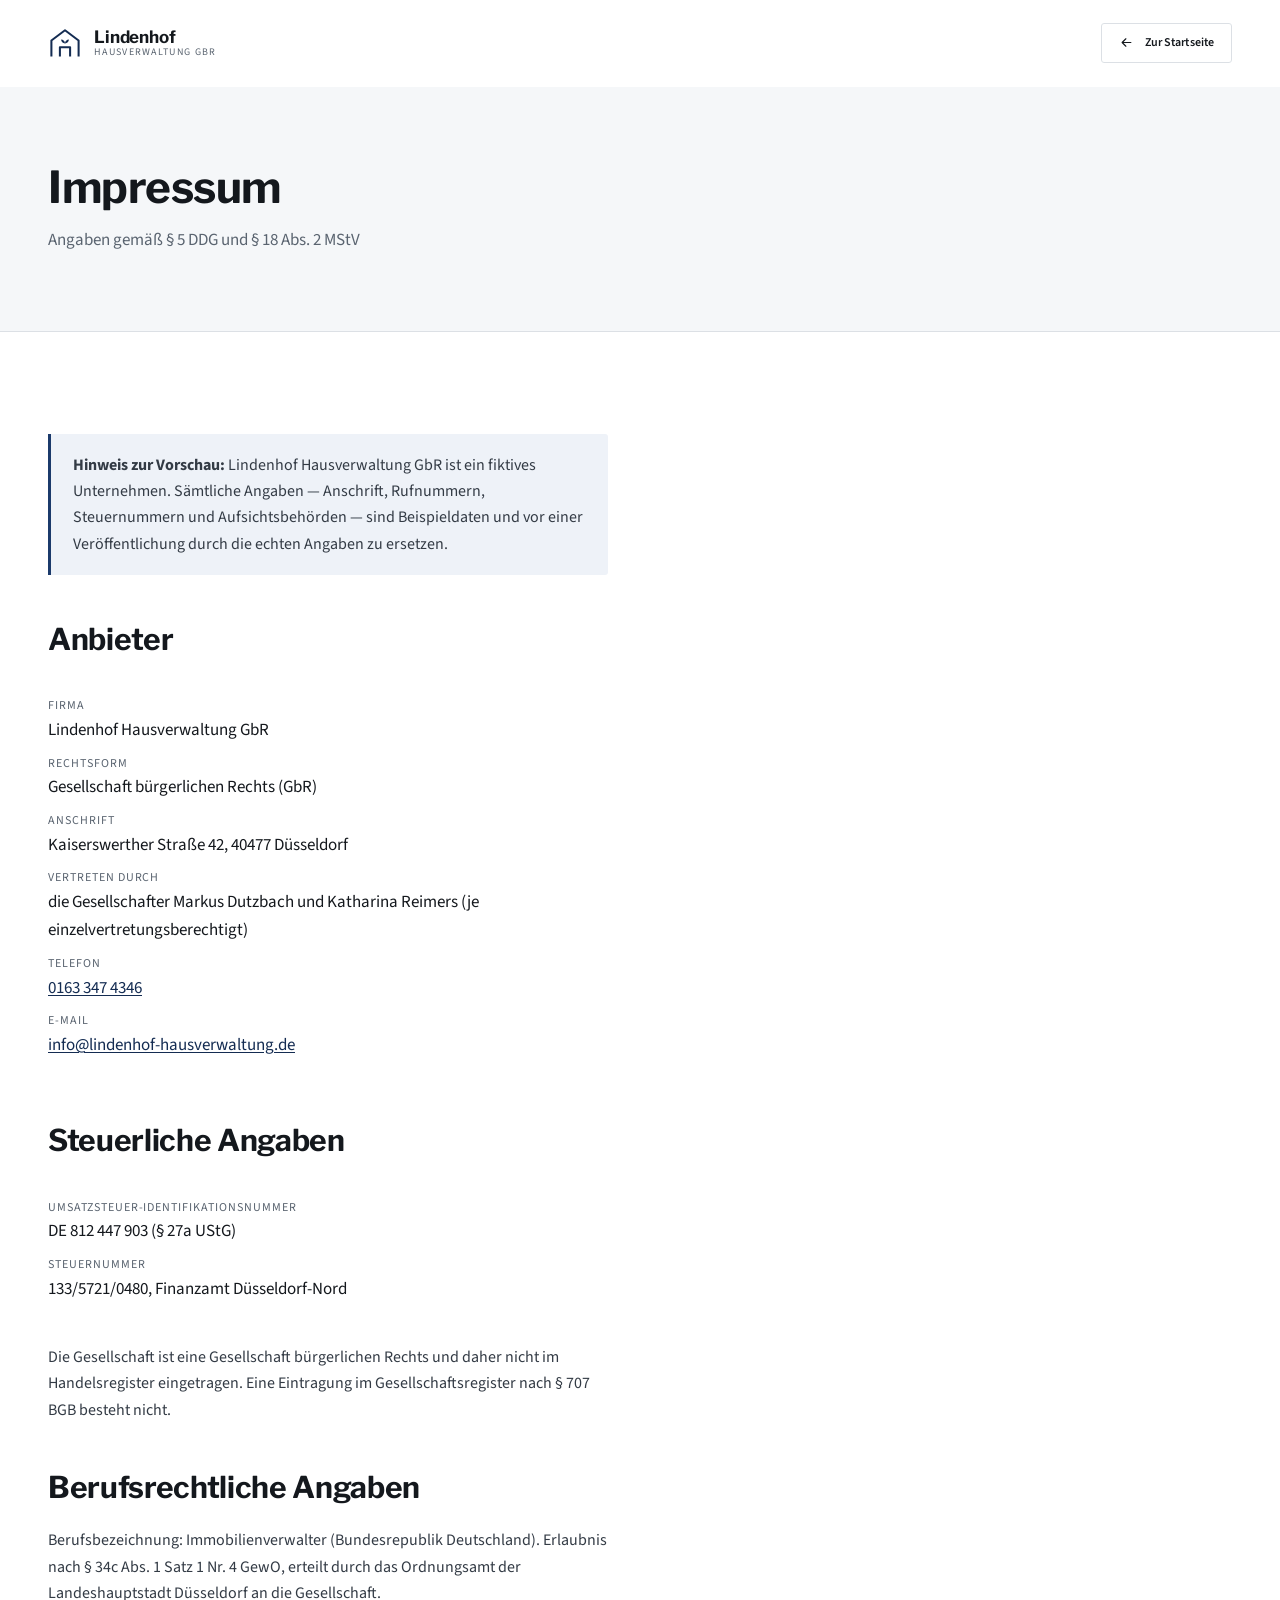
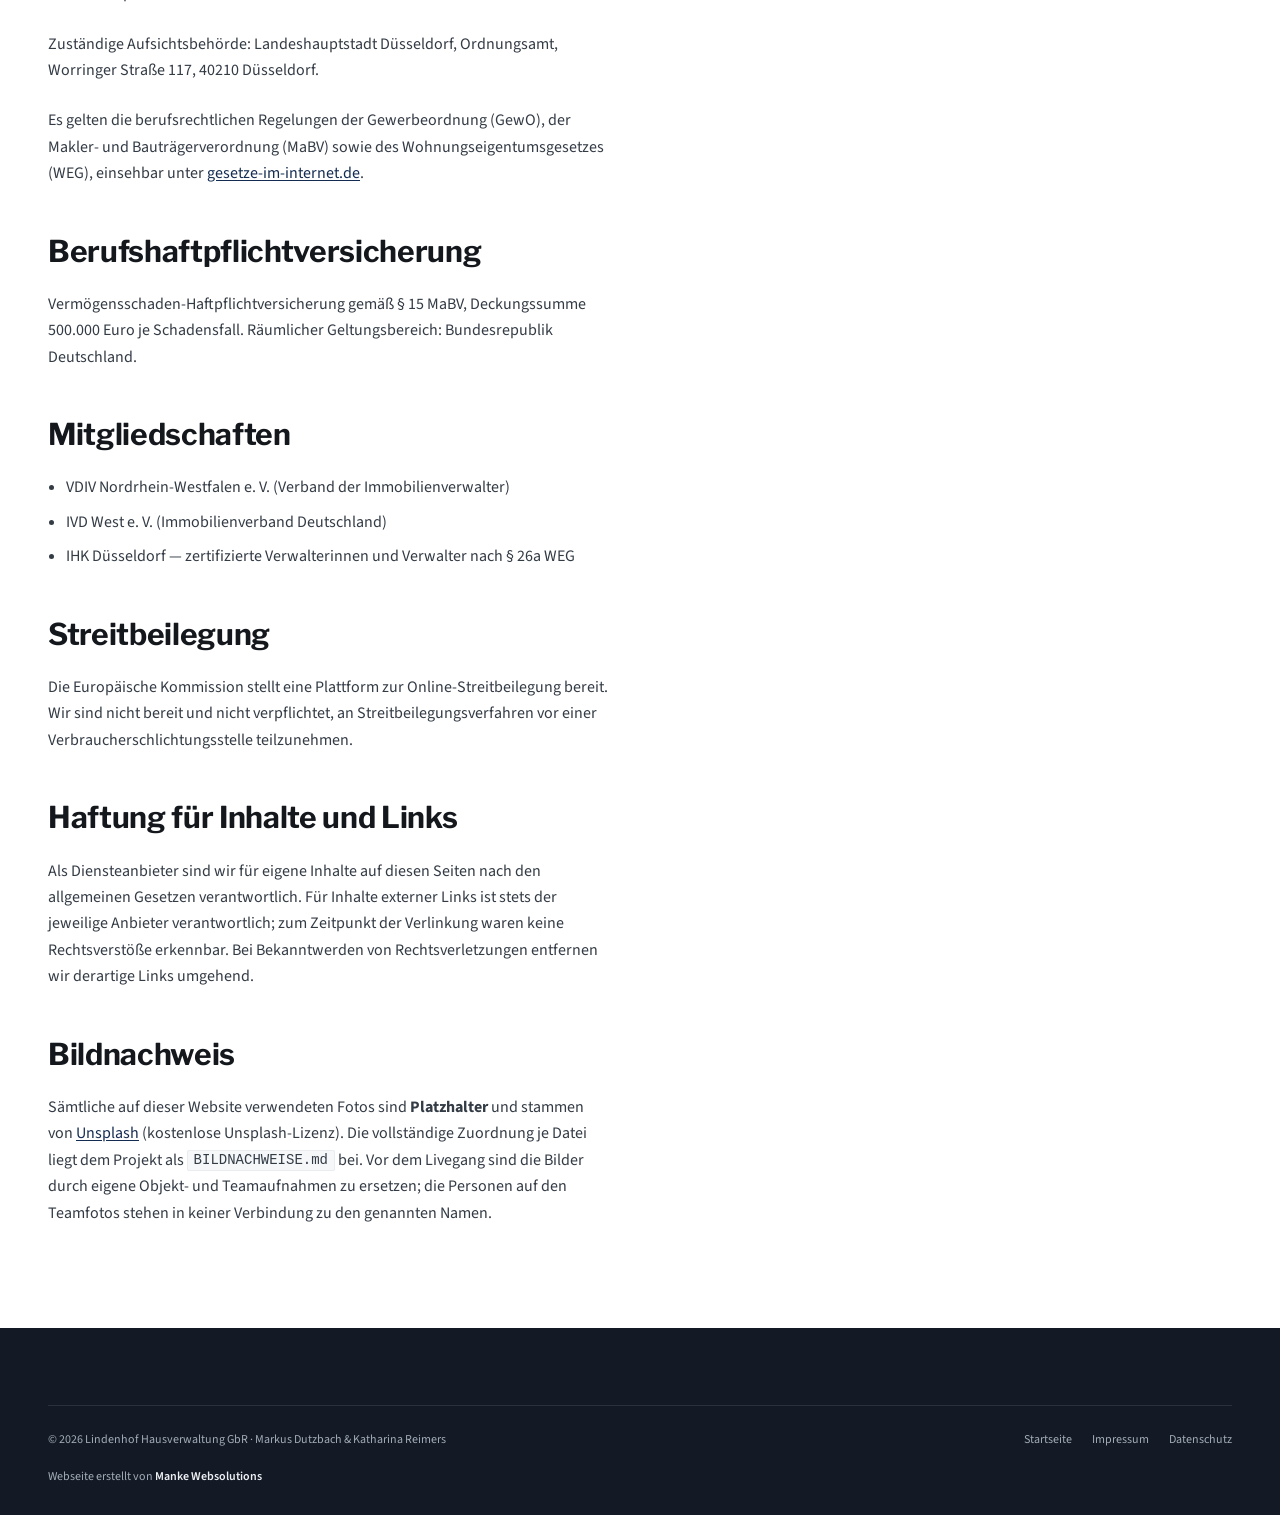
==== impressum.html @ e69ff37a "Website der Lindenhof Hausverwaltung GbR Statische One-Pager-Website mit Leistungen, elf Referenzobj" ====
<!DOCTYPE html>
<html lang="de">
<head>
<meta charset="utf-8">
<title>Impressum — Lindenhof Hausverwaltung GbR</title>
<meta name="viewport" content="width=device-width, initial-scale=1">
<meta name="robots" content="noindex">
<meta name="theme-color" content="#0F1C24">
<link rel="preconnect" href="https://fonts.googleapis.com">
<link rel="preconnect" href="https://fonts.gstatic.com" crossorigin>
<link rel="stylesheet" href="https://fonts.googleapis.com/css2?family=Libre+Franklin:wght@400..700&family=Source+Sans+3:ital,wght@0,400..700;1,400&display=swap">
<link rel="stylesheet" href="assets/css/style.css">
<link rel="icon" href="data:image/svg+xml,%3Csvg xmlns='http://www.w3.org/2000/svg' viewBox='0 0 32 32'%3E%3Crect width='32' height='32' fill='%23235B50'/%3E%3Cpath d='M8 22V13l8-5 8 5v9' fill='none' stroke='%23fff' stroke-width='2'/%3E%3C/svg%3E">
</head>
<body>
<svg width="0" height="0" style="position:absolute" aria-hidden="true"><defs>
<symbol id="al" viewBox="0 0 24 24"><path d="M19 12H5M11 6l-6 6 6 6" fill="none" stroke="currentColor" stroke-width="1.8" stroke-linecap="round" stroke-linejoin="round"/></symbol>
<symbol id="au" viewBox="0 0 24 24"><path d="M12 19V5M6 11l6-6 6 6" fill="none" stroke="currentColor" stroke-width="1.8" stroke-linecap="round" stroke-linejoin="round"/></symbol>
<symbol id="logo" viewBox="0 0 40 40"><path d="M4 36V17L20 5l16 12v19" fill="none" stroke="currentColor" stroke-width="2.4" stroke-linejoin="round"/><path d="M14 36V25h12v11" fill="none" stroke="currentColor" stroke-width="2.4" stroke-linejoin="round"/><path d="M20 20.5c0-2.6 2-4.6 4.6-4.6-.1 2.6-2 4.6-4.6 4.6zM20 20.5c0-2.6-2-4.6-4.6-4.6.1 2.6 2 4.6 4.6 4.6z" fill="currentColor"/></symbol>
</defs></svg>
<header class="head">
  <div class="wrap head__in">
    <a class="logo" href="index.html">
      <svg class="logo__mark" aria-hidden="true"><use href="#logo"/></svg>
      <span class="logo__txt"><span class="logo__name">Lindenhof</span><span class="logo__sub">Hausverwaltung GbR</span></span>
    </a>
    <a class="btn btn--ghost btn--sm" href="index.html"><svg><use href="#al"/></svg> Zur Startseite</a>
  </div>
</header>
<main id="main">
<div class="page-head">
  <div class="wrap">
    <h1>Impressum</h1>
    <p>Angaben gemäß § 5 DDG und § 18 Abs. 2 MStV</p>
  </div>
</div>

<section class="section">
  <div class="wrap">
    <div class="prose">
      <p class="notice"><b>Hinweis zur Vorschau:</b> Lindenhof Hausverwaltung GbR ist ein fiktives Unternehmen. Sämtliche Angaben — Anschrift, Rufnummern, Steuernummern und Aufsichtsbehörden — sind Beispieldaten und vor einer Veröffentlichung durch die echten Angaben zu ersetzen.</p>

      <h2>Anbieter</h2>
      <dl>
        <div><dt>Firma</dt><dd>Lindenhof Hausverwaltung GbR</dd></div>
        <div><dt>Rechtsform</dt><dd>Gesellschaft bürgerlichen Rechts (GbR)</dd></div>
        <div><dt>Anschrift</dt><dd>Kaiserswerther Straße 42, 40477 Düsseldorf</dd></div>
        <div><dt>Vertreten durch</dt><dd>die Gesellschafter Markus Dutzbach und Katharina Reimers (je einzelvertretungsberechtigt)</dd></div>
        <div><dt>Telefon</dt><dd><a href="tel:+491633474346">0163 347 4346</a></dd></div>
        <div><dt>E-Mail</dt><dd><a href="mailto:info@lindenhof-hausverwaltung.de">info@lindenhof-hausverwaltung.de</a></dd></div>
      </dl>

      <h2>Steuerliche Angaben</h2>
      <dl>
        <div><dt>Umsatzsteuer-Identifikationsnummer</dt><dd>DE 812 447 903 (§ 27a UStG)</dd></div>
        <div><dt>Steuernummer</dt><dd>133/5721/0480, Finanzamt Düsseldorf-Nord</dd></div>
      </dl>
      <p>Die Gesellschaft ist eine Gesellschaft bürgerlichen Rechts und daher nicht im Handelsregister
      eingetragen. Eine Eintragung im Gesellschaftsregister nach § 707 BGB besteht nicht.</p>

      <h2>Berufsrechtliche Angaben</h2>
      <p>Berufsbezeichnung: Immobilienverwalter (Bundesrepublik Deutschland). Erlaubnis nach § 34c Abs. 1 Satz 1 Nr. 4 GewO, erteilt durch das Ordnungsamt der Landeshauptstadt Düsseldorf an die Gesellschaft.</p>
      <p>Zuständige Aufsichtsbehörde: Landeshauptstadt Düsseldorf, Ordnungsamt, Worringer Straße 117, 40210 Düsseldorf.</p>
      <p>Es gelten die berufsrechtlichen Regelungen der Gewerbeordnung (GewO), der Makler- und Bauträgerverordnung (MaBV) sowie des Wohnungseigentumsgesetzes (WEG), einsehbar unter <a href="https://www.gesetze-im-internet.de" rel="noopener">gesetze-im-internet.de</a>.</p>

      <h2>Berufshaftpflichtversicherung</h2>
      <p>Vermögensschaden-Haftpflichtversicherung gemäß § 15 MaBV, Deckungssumme 500.000 Euro je Schadensfall. Räumlicher Geltungsbereich: Bundesrepublik Deutschland.</p>

      <h2>Mitgliedschaften</h2>
      <ul>
        <li>VDIV Nordrhein-Westfalen e. V. (Verband der Immobilienverwalter)</li>
        <li>IVD West e. V. (Immobilienverband Deutschland)</li>
        <li>IHK Düsseldorf — zertifizierte Verwalterinnen und Verwalter nach § 26a WEG</li>
      </ul>

      <h2>Streitbeilegung</h2>
      <p>Die Europäische Kommission stellt eine Plattform zur Online-Streitbeilegung bereit. Wir sind nicht bereit und nicht verpflichtet, an Streitbeilegungsverfahren vor einer Verbraucherschlichtungsstelle teilzunehmen.</p>

      <h2>Haftung für Inhalte und Links</h2>
      <p>Als Diensteanbieter sind wir für eigene Inhalte auf diesen Seiten nach den allgemeinen Gesetzen verantwortlich. Für Inhalte externer Links ist stets der jeweilige Anbieter verantwortlich; zum Zeitpunkt der Verlinkung waren keine Rechtsverstöße erkennbar. Bei Bekanntwerden von Rechtsverletzungen entfernen wir derartige Links umgehend.</p>

      <h2 id="bildnachweis">Bildnachweis</h2>
      <p>Sämtliche auf dieser Website verwendeten Fotos sind <b>Platzhalter</b> und stammen von <a href="https://unsplash.com" rel="noopener">Unsplash</a> (kostenlose Unsplash-Lizenz). Die vollständige Zuordnung je Datei liegt dem Projekt als <code>BILDNACHWEISE.md</code> bei. Vor dem Livegang sind die Bilder durch eigene Objekt- und Teamaufnahmen zu ersetzen; die Personen auf den Teamfotos stehen in keiner Verbindung zu den genannten Namen.</p>
    </div>
  </div>
</section>
</main>
<footer class="foot">
  <div class="wrap">
    <div class="foot__bottom" style="border-top:1px solid rgba(255,255,255,.1)">
      <span>© <span data-year-now>2026</span> Lindenhof Hausverwaltung GbR · Markus Dutzbach &amp; Katharina Reimers</span>
      <nav class="foot__legal" aria-label="Rechtliches">
        <a href="index.html">Startseite</a>
        <a href="impressum.html">Impressum</a>
        <a href="datenschutz.html">Datenschutz</a>
      </nav>
    </div>
    <p class="foot__credit">
      Webseite erstellt von <span>Manke Websolutions</span>
    </p>
  </div>
</footer>
<button class="totop" type="button" aria-label="Nach oben"><svg><use href="#au"/></svg></button>
<script src="assets/js/main.js"></script>
</body>
</html>
---- assets/css/style.css ----
/* ==========================================================================
   Lindenhof Hausverwaltung GmbH — Stylesheet
   Design: "Patina" — Schiefer / Zink / Gruenspan
   ========================================================================== */

/* --------------------------------------------------------------- 1. Tokens */
:root {
  /* Farben – hell */
  --ink:        #14181D;
  --ink-soft:   #333B45;
  --muted:      #5A6470;
  --ground:     #FFFFFF;
  --ground-2:   #F5F7F9;
  --surface:    #FFFFFF;
  --line:       #DCE0E5;
  --line-soft:  #EAEDF0;
  --brand:      #1B3A6B;
  --brand-dk:   #142C52;
  --brand-lt:   #EEF2F8;
  --signal:     #A8452A;
  --on-dark:    #EDEFF2;
  --on-dark-mut:#A2ACB8;
  --dark:       #131A26;   /* Baender, die in beiden Themes dunkel bleiben */
  --dark-2:     #1C2635;
  --on-brand:   #FFFFFF;   /* Text auf Markenflaechen */
  --brand-od:   #7BA5DC;   /* Akzent auf den dunklen Baendern, in beiden Themes gleich */
  --signal-od:  #E08A66;

  /* Typografie */
  --f-display: "Libre Franklin", "Helvetica Neue", Helvetica, Arial, sans-serif;
  --f-body:    "Source Sans 3", -apple-system, BlinkMacSystemFont, "Segoe UI", Roboto, Arial, sans-serif;
  --f-label:   "Source Sans 3", -apple-system, BlinkMacSystemFont, "Segoe UI", Roboto, Arial, sans-serif;
  --f-mono:    ui-monospace, SFMono-Regular, Menlo, Consolas, monospace;

  --t-xs:   0.75rem;
  --t-sm:   0.875rem;
  --t-base: 1rem;
  --t-md:   1.0625rem;
  --t-lg:   clamp(1.125rem, 0.5vw + 1rem, 1.3125rem);
  --t-xl:   clamp(1.5rem, 1vw + 1.2rem, 1.875rem);
  --t-2xl:  clamp(1.875rem, 2vw + 1.3rem, 2.75rem);
  --t-3xl:  clamp(2.375rem, 3.4vw + 1.2rem, 4.25rem);

  /* Raster */
  --wrap:   1240px;
  --gut:    clamp(1.25rem, 4vw, 3rem);
  --sec:    clamp(4.5rem, 8vw, 8rem);
  --r:      3px;
  --r-lg:   5px;

  --shadow: 0 1px 2px rgba(15,28,36,.05), 0 12px 32px -18px rgba(15,28,36,.22);
  --ease:   cubic-bezier(.22,.68,.32,1);
}

@media (prefers-color-scheme: dark) {
  :root:not([data-theme="light"]) {
    --ink:        #E9ECF0;
    --ink-soft:   #C4CBD4;
    --muted:      #8F99A6;
    --ground:     #0E1218;
    --ground-2:   #141A22;
    --surface:    #161D26;
    --line:       #28313C;
    --line-soft:  #1F2833;
    --brand:      #7BA5DC;
    --brand-dk:   #9CBEE9;
    --brand-lt:   #182234;
    --signal:     #D0714F;
    --on-dark:    #EDEFF2;
    --on-dark-mut:#A2ACB8;
    --dark:       #1A222E;
    --dark-2:     #232D3C;
    --on-brand:   #0E1218;
    --brand-od:   #7BA5DC;
    --signal-od:  #E08A66;
    --shadow:     0 1px 2px rgba(0,0,0,.4), 0 16px 40px -20px rgba(0,0,0,.7);
  }
}

:root[data-theme="dark"] {
  --ink:        #E9ECF0;
  --ink-soft:   #C4CBD4;
  --muted:      #8F99A6;
  --ground:     #0E1218;
  --ground-2:   #141A22;
  --surface:    #161D26;
  --line:       #28313C;
  --line-soft:  #1F2833;
  --brand:      #7BA5DC;
  --brand-dk:   #9CBEE9;
  --brand-lt:   #182234;
  --signal:     #D0714F;
  --on-dark:    #EDEFF2;
  --on-dark-mut:#A2ACB8;
  --dark:       #1A222E;
  --dark-2:     #232D3C;
  --on-brand:   #0E1218;
  --brand-od:   #7BA5DC;
  --signal-od:  #E08A66;
  --shadow:     0 1px 2px rgba(0,0,0,.4), 0 16px 40px -20px rgba(0,0,0,.7);
}

/* ---------------------------------------------------------------- 2. Basis */
*, *::before, *::after { box-sizing: border-box; }

html { scroll-behavior: smooth; -webkit-text-size-adjust: 100%; }

body {
  margin: 0;
  background: var(--ground);
  color: var(--ink);
  font-family: var(--f-body);
  font-size: var(--t-md);
  line-height: 1.65;
  font-weight: 400;
  -webkit-font-smoothing: antialiased;
  overflow-x: hidden;
}

img, svg { display: block; max-width: 100%; }
img { height: auto; }

a { color: inherit; text-decoration: none; }

h1, h2, h3, h4 {
  font-family: var(--f-display);
  font-weight: 700;
  line-height: 1.08;
  letter-spacing: -0.011em;
  text-wrap: balance;
  margin: 0;
}

p { margin: 0; }
ul, ol { margin: 0; padding: 0; list-style: none; }

:focus-visible {
  outline: 2px solid var(--brand);
  outline-offset: 3px;
  border-radius: 2px;
}

.skip {
  position: absolute; left: -9999px; top: 0; z-index: 200;
  background: var(--ink); color: var(--ground);
  padding: .75rem 1.25rem; font-size: var(--t-sm);
}
.skip:focus { left: 1rem; top: 1rem; }

/* -------------------------------------------------------- 3. Layout-Helfer */
.wrap {
  width: min(100% - var(--gut) * 2, var(--wrap));
  margin-inline: auto;
}

.section { padding-block: var(--sec); }
.section--tight { padding-block: clamp(3rem, 5vw, 5rem); }
.section--line { border-top: 1px solid var(--line); }

.sec-head { max-width: 62ch; margin-bottom: clamp(2.5rem, 4vw, 3.75rem); }
.sec-head h2 { font-size: var(--t-2xl); }
.sec-head p {
  margin-top: 1.15rem;
  color: var(--muted);
  font-size: var(--t-lg);
  max-width: 58ch;
}

.sec-head--split {
  max-width: none;
  display: grid;
  grid-template-columns: minmax(0, 1.15fr) minmax(0, .85fr);
  gap: clamp(1.5rem, 4vw, 4rem);
  align-items: end;
}
.sec-head--split h2 { max-width: 18ch; }
.sec-head--split p { margin-top: 0; }

.lead { font-size: var(--t-lg); color: var(--ink-soft); }

/* ---------------------------------------------------------------- 4. Button */
.btn {
  display: inline-flex;
  align-items: center;
  gap: .65rem;
  padding: .95rem 1.6rem;
  font-family: var(--f-body);
  font-size: var(--t-sm);
  font-weight: 600;
  letter-spacing: .01em;
  border: 1px solid transparent;
  border-radius: var(--r);
  cursor: pointer;
  transition: background .28s var(--ease), color .28s var(--ease),
              border-color .28s var(--ease), transform .28s var(--ease);
  white-space: nowrap;
}
.btn svg { width: 15px; height: 15px; flex: none; transition: transform .32s var(--ease); }
.btn:hover svg { transform: translateX(4px); }

.btn--primary { background: var(--brand-dk); color: var(--on-brand); }
.btn--primary:hover { background: var(--ink); color: var(--ground); }

.btn--ghost { border-color: var(--line); color: var(--ink); background: transparent; }
.btn--ghost:hover { border-color: var(--ink); background: var(--surface); }

.btn--light { background: var(--on-dark); color: var(--dark); }
.btn--light:hover { background: var(--brand-dk); color: var(--on-brand); }

.btn--onDark { border-color: rgba(233,238,239,.32); color: var(--on-dark); }
.btn--onDark:hover { background: var(--on-dark); color: var(--dark); border-color: var(--on-dark); }

.btn--sm { padding: .6rem 1.05rem; font-size: var(--t-xs); }

.link-arrow {
  display: inline-flex; align-items: center; gap: .5rem;
  font-size: var(--t-sm); font-weight: 600; color: var(--brand);
}
.link-arrow svg { width: 14px; height: 14px; transition: transform .32s var(--ease); }
.link-arrow:hover svg { transform: translateX(4px); }

/* ---------------------------------------------------------- 5. Kopfbereich */
.topbar {
  background: var(--dark);
  color: var(--on-dark-mut);
  font-size: var(--t-xs);
  border-bottom: 1px solid rgba(255,255,255,.07);
}
.topbar__in {
  display: flex; align-items: center; justify-content: space-between;
  gap: 1.5rem; min-height: 40px;
}
.topbar__list { display: flex; align-items: center; gap: 1.6rem; }
.topbar a { color: var(--on-dark-mut); transition: color .25s var(--ease); }
.topbar a:hover { color: #fff; }
.topbar__item { display: inline-flex; align-items: center; gap: .45rem; }
.topbar__item svg { width: 13px; height: 13px; opacity: .75; }
.topbar__portal {
  display: inline-flex; align-items: center; gap: .45rem;
  color: #fff !important; font-weight: 600;
  font-family: var(--f-label); letter-spacing: .06em; text-transform: uppercase;
}

.head {
  position: sticky; top: 0; z-index: 90;
  background: color-mix(in srgb, var(--ground) 88%, transparent);
  backdrop-filter: blur(14px);
  -webkit-backdrop-filter: blur(14px);
  border-bottom: 1px solid transparent;
  transition: border-color .3s var(--ease), background .3s var(--ease);
}
.head.is-stuck {
  border-bottom-color: var(--line);
  background: color-mix(in srgb, var(--ground) 95%, transparent);
}
.head__in {
  display: flex; align-items: center; justify-content: space-between;
  gap: 1.5rem; min-height: 86px;
  transition: min-height .3s var(--ease);
}
.head.is-stuck .head__in { min-height: 68px; }

.progress {
  position: absolute; left: 0; bottom: -1px; height: 2px;
  background: var(--brand); width: 0%;
  transition: width .1s linear;
}

/* Logo */
.logo { display: inline-flex; align-items: center; gap: .75rem; }
.logo__mark { width: 34px; height: 34px; flex: none; color: var(--brand-dk); }
.logo__txt { display: flex; flex-direction: column; line-height: 1.05; }
.logo__name {
  font-family: var(--f-display); font-weight: 700;
  font-size: 1.0625rem; letter-spacing: -.008em; color: var(--ink);
}
.logo__sub {
  font-family: var(--f-label); font-size: .625rem;
  letter-spacing: .13em; text-transform: uppercase; color: var(--muted);
}

/* Navigation */
.nav { display: flex; align-items: center; gap: clamp(1rem, 2vw, 2rem); }
.nav__link {
  position: relative; font-size: var(--t-sm); font-weight: 500; color: var(--ink-soft);
  padding-block: .4rem; transition: color .25s var(--ease);
}
.nav__link::after {
  content: ""; position: absolute; left: 0; right: 100%; bottom: 0; height: 1.5px;
  background: var(--brand); transition: right .34s var(--ease);
}
.nav__link:hover, .nav__link.is-active { color: var(--ink); }
.nav__link:hover::after, .nav__link.is-active::after { right: 0; }

.head__cta { display: flex; align-items: center; gap: .75rem; }

.burger {
  display: none; width: 44px; height: 44px; border: 1px solid var(--line);
  background: transparent; border-radius: var(--r); cursor: pointer;
  padding: 0; place-items: center;
}
.burger span {
  display: block; width: 18px; height: 1.5px; background: var(--ink);
  transition: transform .3s var(--ease), opacity .2s var(--ease);
}
.burger span + span { margin-top: 4px; }
.burger[aria-expanded="true"] span:nth-child(1) { transform: translateY(5.5px) rotate(45deg); }
.burger[aria-expanded="true"] span:nth-child(2) { opacity: 0; }
.burger[aria-expanded="true"] span:nth-child(3) { transform: translateY(-5.5px) rotate(-45deg); }

.mobile {
  position: fixed; inset: 0; z-index: 89;
  background: var(--ground);
  padding: 7rem var(--gut) 2rem;
  transform: translateY(-100%);
  visibility: hidden;
  transition: transform .45s var(--ease), visibility .45s;
  overflow-y: auto;
}
.mobile.is-open { transform: translateY(0); visibility: visible; }
.mobile__nav { display: flex; flex-direction: column; }
.mobile__nav a {
  font-family: var(--f-display); font-size: 1.75rem; font-weight: 600;
  padding: 1rem 0; border-bottom: 1px solid var(--line-soft);
}
.mobile__foot { margin-top: 2.5rem; display: grid; gap: .9rem; }

/* ------------------------------------------------------------------ 6. Hero */
.hero { position: relative; background: var(--ground); overflow: hidden; }
.hero__grid {
  display: grid;
  grid-template-columns: minmax(0, 1fr) minmax(0, 1.02fr);
  align-items: stretch;
  gap: clamp(2rem, 4vw, 4.5rem);
  min-height: min(84vh, 780px);
}
.hero__col {
  display: flex; flex-direction: column; justify-content: center;
  padding-block: clamp(3.5rem, 7vw, 6.5rem);
  max-width: 40rem;
}
.hero h1 { font-size: var(--t-3xl); letter-spacing: -.016em; }
.hero h1 em {
  font-style: normal; color: var(--brand-dk);
  display: inline-block;
}
.hero__lead { margin-top: 1.6rem; color: var(--muted); font-size: var(--t-lg); max-width: 46ch; }
.hero__actions { margin-top: 2.4rem; display: flex; flex-wrap: wrap; gap: .85rem; }

.hero__trust {
  margin-top: 2.8rem; padding-top: 1.6rem; border-top: 1px solid var(--line);
  display: flex; flex-wrap: wrap; gap: .55rem 1.4rem;
  font-family: var(--f-label); font-size: var(--t-xs); color: var(--muted);
  letter-spacing: .04em;
}
.hero__trust span { display: inline-flex; align-items: center; gap: .45rem; }
.hero__trust span::before {
  content: ""; width: 5px; height: 5px; background: var(--brand); border-radius: 50%;
}

.hero__media { position: relative; overflow: hidden; }
.hero__media::after {
  content: ""; position: absolute; inset: 0;
  background: linear-gradient(105deg, var(--ground) 0%, rgba(15,28,36,0) 42%);
  pointer-events: none;
}
.hero__media img {
  position: absolute; inset: 0;
  width: 100%; height: 100%; object-fit: cover;
  transform: scale(1.1);
  animation: heroZoom 2.4s var(--ease) forwards;
}
@keyframes heroZoom { to { transform: scale(1); } }

.hero__plate {
  position: absolute; left: 0; bottom: clamp(1.5rem, 4vw, 3rem); z-index: 3;
  background: var(--surface);
  border: 1px solid var(--line);
  border-left: 3px solid var(--brand);
  padding: 1.1rem 1.5rem 1.15rem;
  box-shadow: var(--shadow);
  max-width: 19rem;
}
.hero__plate dt {
  font-family: var(--f-label); font-size: .625rem; letter-spacing: .12em;
  text-transform: uppercase; color: var(--muted);
}
.hero__plate dd {
  margin: .25rem 0 0;
  font-family: var(--f-display); font-size: 2.1rem; font-weight: 700;
  letter-spacing: -.014em; line-height: 1;
  font-variant-numeric: tabular-nums;
}
.hero__plate p { margin-top: .5rem; font-size: var(--t-xs); color: var(--muted); line-height: 1.5; }

.scrollcue {
  position: absolute; left: var(--gut); bottom: 1.4rem; z-index: 4;
  font-family: var(--f-label); font-size: .625rem; letter-spacing: .18em;
  text-transform: uppercase; color: var(--muted);
  display: inline-flex; align-items: center; gap: .6rem;
}
.scrollcue i {
  display: block; width: 1px; height: 26px; background: var(--line);
  position: relative; overflow: hidden;
}
.scrollcue i::after {
  content: ""; position: absolute; inset: 0;
  background: var(--brand); animation: cue 2.1s var(--ease) infinite;
}
@keyframes cue {
  0% { transform: translateY(-100%); }
  60%, 100% { transform: translateY(100%); }
}

/* -------------------------------------------------- 7. Objektregister-Band */
.register {
  background: var(--dark); color: var(--on-dark-mut);
  padding-block: .85rem;
  overflow: hidden;
  border-block: 1px solid rgba(255,255,255,.08);
}
.register__track {
  display: flex; width: max-content; gap: 0;
  animation: marquee 58s linear infinite;
}
.register:hover .register__track { animation-play-state: paused; }
.register__item {
  display: inline-flex; align-items: center; gap: .7rem;
  padding-inline: 1.5rem;
  font-family: var(--f-label); font-size: var(--t-xs);
  letter-spacing: .05em; white-space: nowrap;
}
.register__item::after {
  content: ""; width: 4px; height: 4px; background: var(--brand-od);
  transform: rotate(45deg); margin-left: .8rem;
}
.register__item b { color: #fff; font-weight: 500; }
@keyframes marquee { to { transform: translateX(-50%); } }

/* ------------------------------------------------------------ 8. Leistungen */
.svc-grid {
  display: grid;
  grid-template-columns: repeat(3, minmax(0, 1fr));
  gap: 1px;
  background: var(--line);
  border: 1px solid var(--line);
}
.svc {
  background: var(--surface);
  padding: clamp(1.75rem, 2.6vw, 2.5rem);
  display: flex; flex-direction: column; gap: .85rem;
  position: relative;
  transition: background .3s var(--ease);
}
.svc::before {
  content: ""; position: absolute; left: 0; top: 0; bottom: 0; width: 2px;
  background: var(--brand); transform: scaleY(0); transform-origin: top;
  transition: transform .4s var(--ease);
}
.svc:hover { background: var(--ground-2); }
.svc:hover::before { transform: scaleY(1); }

.svc h3 { font-size: 1.3125rem; }
.svc p { color: var(--muted); font-size: var(--t-sm); line-height: 1.62; }
.svc__list {
  display: flex; flex-wrap: wrap; gap: .4rem;
  margin-top: auto; padding-top: .6rem;
}
.svc__list li {
  font-family: var(--f-label); font-size: .6875rem;
  color: var(--ink-soft); background: var(--ground);
  border: 1px solid var(--line-soft);
  padding: .22rem .55rem; border-radius: 2px;
}

/* --------------------------------------------------------- 9. Kennzahlen */
.stats {
  position: relative; overflow: hidden;
  background: var(--dark); color: var(--on-dark);
  isolation: isolate;
}
.stats__bg {
  position: absolute; inset: -12% 0 -12%; z-index: -2;
  width: 100%; height: 124%; object-fit: cover;
  opacity: .2; filter: grayscale(1) contrast(1.05);
  will-change: transform;
}
.stats::after {
  content: ""; position: absolute; inset: 0; z-index: -1;
  background: linear-gradient(180deg,
              color-mix(in srgb, var(--dark) 94%, transparent),
              color-mix(in srgb, var(--dark) 87%, transparent));
}
.stats__grid {
  display: grid;
  grid-template-columns: repeat(5, minmax(0, 1fr));
  gap: clamp(2rem, 4vw, 3rem) 1rem;
  margin-top: clamp(2.5rem, 4vw, 3.5rem);
}
.stat { border-top: 1px solid rgba(255,255,255,.16); padding-top: 1.2rem; }
.stat__num {
  font-family: var(--f-display); font-size: clamp(2.5rem, 4vw, 3.5rem);
  font-weight: 700; line-height: 1; letter-spacing: -.016em;
  font-variant-numeric: tabular-nums;
  display: flex; align-items: baseline; gap: .1rem;
}
.stat__num small { font-size: .45em; font-weight: 600; color: var(--brand-od); }
.stat__lbl {
  margin-top: .7rem; font-family: var(--f-label); font-size: var(--t-xs);
  letter-spacing: .1em; text-transform: uppercase; color: var(--on-dark-mut);
}
.stats h2 { font-size: var(--t-2xl); max-width: 20ch; }
.stats .sec-head p { color: var(--on-dark-mut); }
.stats .sec-head h2 { color: var(--on-dark); }

/* ----------------------------------------------------------- 10. Ueber uns */
.about {
  display: grid;
  grid-template-columns: minmax(0, .95fr) minmax(0, 1.05fr);
  gap: clamp(2rem, 5vw, 5rem);
  align-items: center;
}
.about__media { position: relative; }
.about__media img {
  width: 100%; aspect-ratio: 4 / 3.4; object-fit: cover; border-radius: var(--r-lg);
}
.about__badge {
  position: absolute; right: -1px; bottom: -1px;
  background: var(--brand-dk); color: var(--on-brand);
  padding: 1.15rem 1.4rem; border-radius: var(--r) 0 var(--r-lg) 0;
  max-width: 13rem;
}
.about__badge strong {
  font-family: var(--f-display); font-size: 2rem; font-weight: 700;
  display: block; line-height: 1; letter-spacing: -.014em;
}
.about__badge span {
  font-family: var(--f-label); font-size: .625rem; letter-spacing: .12em;
  text-transform: uppercase; opacity: .85; display: block; margin-top: .4rem;
}

.checks { display: grid; gap: 1rem; margin-top: 2rem; }
.checks li {
  display: grid; grid-template-columns: 22px 1fr; gap: .9rem;
  font-size: var(--t-sm); color: var(--ink-soft);
}
.checks svg { width: 20px; height: 20px; color: var(--brand); margin-top: 2px; }
.checks b { font-weight: 600; color: var(--ink); display: block; font-size: var(--t-base); }

.quote {
  margin-top: 2.5rem; padding: 1.6rem 1.75rem;
  background: var(--brand-lt); border-left: 3px solid var(--brand);
  border-radius: 0 var(--r) var(--r) 0;
}
.quote p {
  font-family: var(--f-display); font-size: var(--t-lg); font-weight: 500;
  line-height: 1.42; letter-spacing: -.008em; color: var(--ink);
}
.quote__by { display: flex; align-items: center; gap: .85rem; margin-top: 1.1rem; }
.quote__by img { width: 42px; height: 42px; border-radius: 50%; object-fit: cover; object-position: top; }
.quote__by div { font-size: var(--t-xs); line-height: 1.45; }
.quote__by b { display: block; font-size: var(--t-sm); }
.quote__by span { color: var(--muted); }

/* ----------------------------------------------------------- 11. Portfolio */
.filters {
  display: flex; flex-wrap: wrap; gap: .5rem;
  margin-bottom: 2.25rem; padding-bottom: 1.5rem;
  border-bottom: 1px solid var(--line);
}
.filter {
  font-family: var(--f-label); font-size: var(--t-xs); letter-spacing: .06em;
  padding: .55rem 1rem; border: 1px solid var(--line); background: transparent;
  color: var(--muted); border-radius: var(--r); cursor: pointer;
  transition: all .26s var(--ease);
}
.filter:hover { color: var(--ink); border-color: var(--ink-soft); }
.filter.is-on { background: var(--ink); border-color: var(--ink); color: var(--ground); }
.filter span { opacity: .55; margin-left: .35rem; }

.obj-grid {
  display: grid;
  grid-template-columns: repeat(auto-fill, minmax(min(100%, 20rem), 1fr));
  gap: clamp(1.25rem, 2.2vw, 2rem);
}
.obj {
  border: 1px solid var(--line); background: var(--surface);
  border-radius: var(--r-lg); overflow: hidden;
  display: flex; flex-direction: column;
  text-align: left; padding: 0; cursor: pointer; font: inherit; color: inherit;
  transition: border-color .3s var(--ease), transform .4s var(--ease), box-shadow .4s var(--ease);
}
.obj:hover { border-color: var(--brand); transform: translateY(-4px); box-shadow: var(--shadow); }
.obj.is-hidden { display: none; }
.obj.is-in { animation: objIn .45s var(--ease) both; }
@keyframes objIn { from { opacity: 0; transform: scale(.97); } to { opacity: 1; transform: scale(1); } }

.obj__media { position: relative; overflow: hidden; aspect-ratio: 4 / 3; background: var(--ground-2); }
.obj__media img {
  width: 100%; height: 100%; object-fit: cover;
  transition: transform .7s var(--ease);
}
.obj:hover .obj__media img { transform: scale(1.055); }
.obj__tag {
  position: absolute; top: .8rem; left: .8rem;
  background: color-mix(in srgb, var(--surface) 92%, transparent);
  backdrop-filter: blur(6px);
  font-family: var(--f-label); font-size: .625rem; letter-spacing: .1em;
  text-transform: uppercase; color: var(--ink);
  padding: .3rem .6rem; border-radius: 2px;
}
.obj__zoom {
  position: absolute; right: .8rem; bottom: .8rem;
  width: 34px; height: 34px; display: grid; place-items: center;
  background: var(--brand-dk); color: var(--on-brand); border-radius: 50%;
  opacity: 0; transform: scale(.7);
  transition: opacity .3s var(--ease), transform .3s var(--ease);
}
.obj__zoom svg { width: 15px; height: 15px; }
.obj:hover .obj__zoom { opacity: 1; transform: scale(1); }

.obj__body { padding: 1.25rem 1.35rem 1.4rem; display: flex; flex-direction: column; gap: .45rem; flex: 1; }
.obj__loc {
  font-family: var(--f-label); font-size: var(--t-xs); color: var(--brand);
  letter-spacing: .06em;
}
.obj h3 { font-size: 1.1875rem; letter-spacing: -.009em; }
.obj__data {
  margin-top: auto; padding-top: 1rem;
  display: grid; grid-template-columns: repeat(3, 1fr); gap: .5rem;
  border-top: 1px solid var(--line-soft);
  font-family: var(--f-label); font-size: .6875rem;
}
.obj__data dt { color: var(--muted); letter-spacing: .08em; text-transform: uppercase; font-size: .625rem; }
.obj__data dd { margin: .2rem 0 0; color: var(--ink); font-variant-numeric: tabular-nums; }

/* Lightbox */
.lb {
  position: fixed; inset: 0; z-index: 120;
  background: rgba(8,14,18,.92);
  backdrop-filter: blur(6px);
  display: grid; place-items: center;
  padding: var(--gut);
  opacity: 0; visibility: hidden;
  transition: opacity .3s var(--ease), visibility .3s;
}
.lb.is-open { opacity: 1; visibility: visible; }
.lb__box {
  background: var(--surface); border-radius: var(--r-lg);
  max-width: 62rem; width: 100%; max-height: 90vh; overflow: auto;
  display: grid; grid-template-columns: minmax(0, 1.25fr) minmax(0, 1fr);
  transform: translateY(14px) scale(.985);
  transition: transform .38s var(--ease);
}
.lb.is-open .lb__box { transform: none; }
.lb__box img { width: 100%; height: 100%; min-height: 18rem; object-fit: cover; }
.lb__info { padding: clamp(1.5rem, 3vw, 2.5rem); display: flex; flex-direction: column; gap: .9rem; }
.lb__info h3 { font-size: var(--t-xl); }
.lb__info p { color: var(--muted); font-size: var(--t-sm); }
.lb__facts { display: grid; gap: 0; margin-top: .5rem; border-top: 1px solid var(--line); }
.lb__facts div {
  display: flex; justify-content: space-between; gap: 1rem;
  padding: .7rem 0; border-bottom: 1px solid var(--line-soft);
  font-family: var(--f-label); font-size: var(--t-xs);
}
.lb__facts dt { color: var(--muted); letter-spacing: .06em; text-transform: uppercase; }
.lb__facts dd { margin: 0; font-variant-numeric: tabular-nums; }
.lb__close {
  position: absolute; top: 1.25rem; right: 1.25rem;
  width: 44px; height: 44px; border-radius: 50%;
  background: rgba(255,255,255,.12); border: 1px solid rgba(255,255,255,.2);
  color: #fff; cursor: pointer; display: grid; place-items: center;
  transition: background .25s var(--ease);
}
.lb__close:hover { background: rgba(255,255,255,.25); }
.lb__close svg { width: 17px; height: 17px; }

/* ------------------------------------------------------------- 12. Ablauf */
.steps {
  display: grid;
  grid-template-columns: repeat(4, minmax(0, 1fr));
  gap: 1px; background: var(--line);
  border-block: 1px solid var(--line);
}
.step {
  background: var(--ground); padding: clamp(1.75rem, 2.6vw, 2.25rem) clamp(1.25rem, 2vw, 1.75rem);
  display: flex; flex-direction: column; gap: .8rem;
  position: relative;
}
.step__no {
  font-family: var(--f-label); font-size: var(--t-xs); letter-spacing: .12em;
  color: var(--brand); display: flex; align-items: center; gap: .7rem;
}
.step__no::after { content: ""; flex: 1; height: 1px; background: var(--line); }
.step h3 { font-size: 1.1875rem; }
.step p { font-size: var(--t-sm); color: var(--muted); }
.step__dur {
  margin-top: auto; padding-top: .9rem;
  font-family: var(--f-label); font-size: .6875rem; color: var(--ink-soft);
}

/* ------------------------------------------------------------- 13. Portal */
.portal {
  background: var(--dark); color: var(--on-dark);
  border-radius: var(--r-lg); overflow: hidden;
  display: grid; grid-template-columns: minmax(0, 1fr) minmax(0, .9fr);
  align-items: stretch;
}
.portal__txt { padding: clamp(2rem, 4vw, 3.75rem); display: flex; flex-direction: column; justify-content: center; }
.portal__txt h2 { font-size: var(--t-2xl); max-width: 16ch; }
.portal__txt > p { margin-top: 1.2rem; color: var(--on-dark-mut); max-width: 44ch; font-size: var(--t-base); }
.portal__feat {
  display: grid; grid-template-columns: repeat(2, minmax(0, 1fr));
  gap: 1.1rem 1.5rem; margin-top: 2.25rem;
}
.portal__feat li { display: grid; grid-template-columns: 18px 1fr; gap: .7rem; font-size: var(--t-sm); }
.portal__feat svg { width: 17px; height: 17px; color: var(--brand-od); margin-top: 3px; }
.portal__actions { margin-top: 2.5rem; display: flex; flex-wrap: wrap; gap: .8rem; }
.portal__media { position: relative; min-height: 20rem; }
.portal__media img { position: absolute; inset: 0; width: 100%; height: 100%; object-fit: cover; }
.portal__media::after {
  content: ""; position: absolute; inset: 0;
  background: linear-gradient(90deg, var(--dark) 0%, transparent 45%);
}
.portal__note {
  position: absolute; right: 1.25rem; bottom: 1.25rem; z-index: 2;
  background: var(--surface); color: var(--ink);
  border-left: 3px solid var(--signal);
  padding: .85rem 1.1rem; border-radius: var(--r);
  font-size: var(--t-xs); max-width: 15rem; box-shadow: var(--shadow);
}
.portal__note b { display: block; font-family: var(--f-label); font-size: .625rem; letter-spacing: .12em; text-transform: uppercase; color: var(--signal); margin-bottom: .25rem; }

/* --------------------------------------------------------------- 14. Team */
.team-grid {
  display: grid;
  grid-template-columns: repeat(4, minmax(0, 1fr));
  gap: clamp(1.25rem, 2.4vw, 2rem);
}
.member__photo {
  position: relative; overflow: hidden; border-radius: var(--r-lg);
  aspect-ratio: 4 / 4.6; background: var(--ground-2);
}
.member__photo img {
  width: 100%; height: 100%; object-fit: cover; object-position: center top;
  filter: grayscale(.65); transition: filter .55s var(--ease), transform .7s var(--ease);
}
.member:hover .member__photo img { filter: grayscale(0); transform: scale(1.04); }
.member__mail {
  position: absolute; left: .8rem; bottom: .8rem;
  display: inline-flex; align-items: center; gap: .45rem;
  background: var(--surface); color: var(--ink);
  font-family: var(--f-label); font-size: .625rem; letter-spacing: .06em;
  padding: .38rem .65rem; border-radius: 2px;
  transform: translateY(8px); opacity: 0;
  transition: transform .35s var(--ease), opacity .35s var(--ease);
}
.member__mail svg { width: 12px; height: 12px; }
.member:hover .member__mail, .member__mail:focus-visible { transform: none; opacity: 1; }
.member h3 { font-size: 1.125rem; margin-top: 1.1rem; }
.member__role { font-size: var(--t-sm); color: var(--brand); margin-top: .2rem; }
.member__qual {
  font-family: var(--f-label); font-size: .6875rem; color: var(--muted);
  margin-top: .55rem; line-height: 1.55;
}

/* -------------------------------------------------------- 15. Testimonials */
.voices {
  position: relative;
  display: grid;
  grid-template-columns: minmax(0, .78fr) minmax(0, 1.22fr);
  gap: clamp(2rem, 5vw, 4.5rem);
  align-items: center;
}
.voices__side h2 { font-size: var(--t-2xl); max-width: 15ch; }
.voices__viewport { overflow: hidden; }
.voices__track { display: flex; transition: transform .6s var(--ease); }
.voice {
  flex: 0 0 100%; padding-right: 0;
  display: grid; grid-template-columns: minmax(0, 1fr); gap: 1.75rem;
}
.voice blockquote {
  margin: 0; font-family: var(--f-display); font-weight: 500;
  font-size: clamp(1.3125rem, 1.7vw, 1.75rem); line-height: 1.38; letter-spacing: -.011em;
  max-width: 34ch;
}
.voice blockquote::before { content: "„"; color: var(--brand); }
.voice__by { display: flex; align-items: center; gap: .9rem; }
.voice__by i {
  width: 40px; height: 40px; border-radius: 50%; flex: none;
  display: grid; place-items: center; background: var(--brand-lt); color: var(--brand-dk);
  font-family: var(--f-label); font-style: normal; font-size: var(--t-xs); font-weight: 500;
}
.voice__by b { display: block; font-size: var(--t-sm); }
.voice__by span { font-size: var(--t-xs); color: var(--muted); }

.voices__nav { display: flex; align-items: center; gap: .6rem; margin-top: 2.25rem; }
.vbtn {
  width: 42px; height: 42px; border: 1px solid var(--line); background: transparent;
  border-radius: 50%; cursor: pointer; display: grid; place-items: center; color: var(--ink);
  transition: all .26s var(--ease);
}
.vbtn:hover { border-color: var(--ink); background: var(--surface); }
.vbtn svg { width: 15px; height: 15px; }
.vdots { display: flex; gap: .4rem; margin-left: .8rem; }
.vdot {
  width: 22px; height: 3px; border: 0; padding: 0; cursor: pointer;
  background: var(--line); transition: background .3s var(--ease);
}
.vdot.is-on { background: var(--brand); }

/* ---------------------------------------------------------------- 16. FAQ */
.faq-wrap {
  display: grid; grid-template-columns: minmax(0, .8fr) minmax(0, 1.2fr);
  gap: clamp(2rem, 5vw, 5rem); align-items: start;
}
.faq { border-top: 1px solid var(--line); }
.faq__item { border-bottom: 1px solid var(--line); }
.faq__q {
  width: 100%; background: transparent; border: 0; cursor: pointer;
  font-family: var(--f-display); font-size: var(--t-lg); font-weight: 600;
  letter-spacing: -.008em; color: var(--ink);
  text-align: left; padding: 1.4rem 3rem 1.4rem 0;
  position: relative; line-height: 1.35;
  transition: color .25s var(--ease);
}
.faq__q:hover { color: var(--brand-dk); }
.faq__q::after, .faq__q::before {
  content: ""; position: absolute; right: .35rem; top: 50%;
  background: var(--brand); transition: transform .34s var(--ease), opacity .34s var(--ease);
}
.faq__q::after { width: 14px; height: 1.5px; margin-top: -.75px; }
.faq__q::before { width: 1.5px; height: 14px; margin-top: -7px; right: 11.85px; }
.faq__item.is-open .faq__q::before { transform: rotate(90deg); opacity: 0; }
.faq__a {
  overflow: hidden; height: 0;
  transition: height .4s var(--ease);
}
.faq__a > div { padding: 0 3rem 1.6rem 0; color: var(--muted); font-size: var(--t-sm); max-width: 60ch; }
.faq__aside {
  background: var(--surface); border: 1px solid var(--line);
  border-radius: var(--r-lg); padding: clamp(1.5rem, 3vw, 2.25rem);
  position: sticky; top: 110px;
}
.faq__aside h3 { font-size: var(--t-xl); }
.faq__aside p { margin-top: .9rem; color: var(--muted); font-size: var(--t-sm); }
.faq__aside .btn { margin-top: 1.5rem; }
.faq__phone {
  margin-top: 1.5rem; padding-top: 1.25rem; border-top: 1px solid var(--line-soft);
  font-family: var(--f-label); font-size: var(--t-xs); color: var(--muted); line-height: 1.8;
}
.faq__phone a { color: var(--ink); font-size: var(--t-base); font-weight: 500; }

/* ------------------------------------------------------------- 17. Kontakt */
.contact {
  display: grid; grid-template-columns: minmax(0, 1.05fr) minmax(0, .95fr);
  gap: clamp(2rem, 5vw, 4.5rem); align-items: start;
}
.form { display: grid; gap: 1.1rem; }
.form__row { display: grid; grid-template-columns: repeat(2, minmax(0, 1fr)); gap: 1.1rem; }
.field { display: grid; gap: .45rem; }
.field label {
  font-family: var(--f-label); font-size: .6875rem; letter-spacing: .1em;
  text-transform: uppercase; color: var(--muted);
}
.field input, .field select, .field textarea {
  font-family: var(--f-body); font-size: var(--t-base); color: var(--ink);
  background: var(--surface); border: 1px solid var(--line);
  border-radius: var(--r); padding: .85rem 1rem; width: 100%;
  transition: border-color .25s var(--ease), box-shadow .25s var(--ease);
}
.field textarea { resize: vertical; min-height: 8rem; }
.field input:focus, .field select:focus, .field textarea:focus {
  outline: none; border-color: var(--brand);
  box-shadow: 0 0 0 3px color-mix(in srgb, var(--brand) 18%, transparent);
}
.field select { appearance: none; background-image: none; cursor: pointer; }
.consent {
  display: grid; grid-template-columns: 20px 1fr; gap: .75rem; align-items: start;
  font-size: var(--t-xs); color: var(--muted); line-height: 1.6;
}
.consent input { width: 18px; height: 18px; accent-color: var(--brand-dk); margin-top: 2px; }
.consent a { text-decoration: underline; text-underline-offset: 2px; color: var(--ink-soft); }
.form__note { font-family: var(--f-label); font-size: .6875rem; color: var(--muted); }
.form__ok {
  display: none; gap: .7rem; align-items: center;
  background: var(--brand-lt); border: 1px solid var(--brand);
  color: var(--brand-dk); border-radius: var(--r);
  padding: .9rem 1.1rem; font-size: var(--t-sm);
}
.form__ok.is-on { display: flex; }
.form__ok svg { width: 18px; height: 18px; flex: none; }

.form__err {
  display: none; gap: .7rem; align-items: center;
  background: color-mix(in srgb, var(--signal) 8%, var(--surface));
  border: 1px solid var(--signal);
  color: var(--signal); border-radius: var(--r);
  padding: .9rem 1.1rem; font-size: var(--t-sm);
}
.form__err.is-on { display: flex; }
.form__err svg { width: 18px; height: 18px; flex: none; }
.form__err a { color: inherit; text-decoration: underline; text-underline-offset: 2px; }

.form.is-sending { opacity: .6; pointer-events: none; }
.form button[type="submit"]:disabled { opacity: .65; cursor: not-allowed; }

.info-card {
  background: var(--surface); border: 1px solid var(--line);
  border-radius: var(--r-lg); padding: clamp(1.5rem, 3vw, 2.25rem);
}
.info-card + .info-card { margin-top: 1.25rem; }
.info-card h3 { font-size: 1.1875rem; margin-bottom: 1.2rem; }
.info-list { display: grid; gap: 1rem; }
.info-list li { display: grid; grid-template-columns: 20px 1fr; gap: .9rem; font-size: var(--t-sm); }
.info-list svg { width: 18px; height: 18px; color: var(--brand); margin-top: 3px; }
.info-list b { display: block; font-size: var(--t-xs); font-family: var(--f-label); letter-spacing: .08em; text-transform: uppercase; color: var(--muted); margin-bottom: .15rem; }
.info-list a:hover { color: var(--brand-dk); }

.hours { display: grid; gap: .5rem; font-family: var(--f-label); font-size: var(--t-xs); }
.hours div { display: flex; justify-content: space-between; gap: 1rem; padding-bottom: .5rem; border-bottom: 1px dotted var(--line); }
.hours span:last-child { color: var(--ink); font-variant-numeric: tabular-nums; }

.emergency {
  background: var(--dark); color: var(--on-dark);
  border-radius: var(--r-lg); padding: 1.5rem 1.75rem; margin-top: 1.25rem;
}
.emergency b { font-family: var(--f-label); font-size: .625rem; letter-spacing: .11em; text-transform: uppercase; color: var(--signal-od); }
.emergency a { font-family: var(--f-display); font-size: 1.5rem; font-weight: 700; letter-spacing: -.01em; display: block; margin-top: .4rem; }
.emergency p { font-size: var(--t-xs); color: var(--on-dark-mut); margin-top: .5rem; }

/* -------------------------------------------------------------- 18. Footer */
.foot { background: var(--dark); color: var(--on-dark-mut); padding-top: clamp(3.5rem, 6vw, 5.5rem); }
.foot__top {
  display: grid; grid-template-columns: minmax(0, 1.4fr) repeat(3, minmax(0, 1fr));
  gap: clamp(2rem, 4vw, 3rem);
  padding-bottom: clamp(2.5rem, 4vw, 3.5rem);
  border-bottom: 1px solid rgba(255,255,255,.1);
}
.foot .logo__name { color: #fff; }
.foot .logo__sub { color: var(--on-dark-mut); }
.foot .logo__mark { color: var(--brand-od); }
.foot__about { margin-top: 1.4rem; font-size: var(--t-sm); max-width: 34ch; line-height: 1.7; }
.foot h4 {
  font-family: var(--f-label); font-size: var(--t-xs); letter-spacing: .12em;
  text-transform: uppercase; color: #fff; margin-bottom: 1.1rem; font-weight: 500;
}
.foot__list { display: grid; gap: .65rem; font-size: var(--t-sm); }
.foot__list a { transition: color .25s var(--ease); }
.foot__list a:hover { color: #fff; }
.foot__bottom {
  display: flex; flex-wrap: wrap; align-items: center; justify-content: space-between;
  gap: 1rem; padding: 1.5rem 0 1.1rem; font-size: var(--t-xs);
}
.foot__legal { display: flex; flex-wrap: wrap; gap: 1.25rem; }
.foot__legal a:hover { color: #fff; }
.foot__badges { display: flex; flex-wrap: wrap; gap: .5rem; margin-top: 1.5rem; }
.foot__badges span {
  font-family: var(--f-label); font-size: .625rem; letter-spacing: .08em;
  border: 1px solid rgba(255,255,255,.18); padding: .3rem .6rem; border-radius: 2px;
}

.foot__credit {
  margin: 0; padding: 0 0 1.75rem;
  font-size: var(--t-xs); color: var(--on-dark-mut);
}
.foot__credit span { color: var(--on-dark); font-weight: 600; }

.totop {
  position: fixed; right: clamp(1rem, 3vw, 2rem); bottom: clamp(1rem, 3vw, 2rem);
  z-index: 80; width: 46px; height: 46px; border-radius: 50%;
  background: var(--ink); color: var(--ground); border: 0; cursor: pointer;
  display: grid; place-items: center;
  opacity: 0; transform: translateY(10px); pointer-events: none;
  transition: opacity .3s var(--ease), transform .3s var(--ease), background .25s var(--ease);
}
.totop.is-on { opacity: 1; transform: none; pointer-events: auto; }
.totop:hover { background: var(--brand-dk); color: var(--on-brand); }
.totop svg { width: 16px; height: 16px; }

/* ------------------------------------------------------- 19. Unterseiten */
.page-head { background: var(--ground-2); border-bottom: 1px solid var(--line); padding-block: clamp(3rem, 6vw, 5rem); }
.page-head h1 { font-size: var(--t-2xl); }
.page-head p { margin-top: .9rem; color: var(--muted); }
.prose { max-width: 70ch; display: grid; gap: 1.5rem; }
.prose h2 { font-size: var(--t-xl); margin-top: 1.5rem; }
.prose h3 { font-size: var(--t-lg); }
.prose p, .prose li { color: var(--ink-soft); font-size: var(--t-base); }
.prose ul { display: grid; gap: .5rem; padding-left: 1.1rem; list-style: disc; }
.prose a { color: var(--brand-dk); text-decoration: underline; text-underline-offset: 2px; }
.prose dl { display: grid; gap: .6rem; }
.prose dt { font-family: var(--f-label); font-size: var(--t-xs); letter-spacing: .08em; text-transform: uppercase; color: var(--muted); }
.prose dd { margin: 0; }
.notice {
  background: var(--brand-lt); border-left: 3px solid var(--brand);
  padding: 1.1rem 1.35rem; border-radius: 0 var(--r) var(--r) 0;
  font-size: var(--t-sm); color: var(--ink-soft);
}

/* -------------------------------------------------------- 20. Animationen */
[data-rev] {
  opacity: 0;
  transform: translateY(18px);
  transition: opacity .7s var(--ease), transform .7s var(--ease);
  transition-delay: var(--d, 0ms);
}
[data-rev].is-rev { opacity: 1; transform: none; }

.hero [data-rev] { transform: translateY(22px); }

/* ------------------------------------------------------------ 21. Responsiv */
@media (max-width: 1040px) {
  .svc-grid  { grid-template-columns: repeat(2, minmax(0, 1fr)); }
  .stats__grid { grid-template-columns: repeat(3, minmax(0, 1fr)); }
  .steps     { grid-template-columns: repeat(2, minmax(0, 1fr)); }
  .team-grid { grid-template-columns: repeat(2, minmax(0, 1fr)); }
}

@media (max-width: 1080px) {
  .nav, .head__cta .btn { display: none; }
  .burger { display: grid; }
  .head__cta { gap: .5rem; }
  .faq-wrap, .contact { grid-template-columns: 1fr; }
  .faq__aside { position: static; }
}

@media (max-width: 900px) {
  .hero__grid { grid-template-columns: 1fr; min-height: 0; }
  .hero__col { max-width: none; padding-bottom: 2.5rem; }
  .hero__media { min-height: 26rem; order: -1; margin-inline: calc(var(--gut) * -1); }
  .hero__media::after { background: linear-gradient(180deg, transparent 45%, var(--ground) 100%); }
  .hero__plate {
    left: var(--gut); right: var(--gut); bottom: 1rem;
    max-width: none; margin-top: 0;
  }
  .scrollcue { display: none; }
  .about, .portal, .lb__box, .voices { grid-template-columns: 1fr; }
  .portal__media { min-height: 15rem; order: -1; }
  .portal__media::after { background: linear-gradient(180deg, transparent 50%, var(--dark) 100%); }
  .foot__top { grid-template-columns: repeat(2, minmax(0, 1fr)); }
  .topbar__list--hide { display: none; }
  .lb__box img { min-height: 14rem; max-height: 40vh; }
}

@media (max-width: 620px) {
  .svc-grid, .steps, .team-grid { grid-template-columns: 1fr; }
  .stats__grid { grid-template-columns: repeat(2, minmax(0, 1fr)); }
  .form__row { grid-template-columns: 1fr; }
  .portal__feat { grid-template-columns: 1fr; }
  .foot__top { grid-template-columns: 1fr; }
  .obj__data { grid-template-columns: repeat(2, 1fr); }
  .sec-head--split { grid-template-columns: 1fr; align-items: start; }
}

@media (prefers-reduced-motion: reduce) {
  *, *::before, *::after {
    animation-duration: .001ms !important;
    animation-iteration-count: 1 !important;
    transition-duration: .001ms !important;
    scroll-behavior: auto !important;
  }
  [data-rev] { opacity: 1; transform: none; }
  .register__track { animation: none; }
  .hero__media img { transform: none; }
}

@media print {
  .head, .topbar, .totop, .register, .mobile, .lb { display: none !important; }
  body { background: #fff; color: #000; }
}

.prose code {
  font-family: var(--f-mono); font-size: .875em;
  background: var(--ground-2); border: 1px solid var(--line-soft);
  padding: .1em .4em; border-radius: 2px;
}
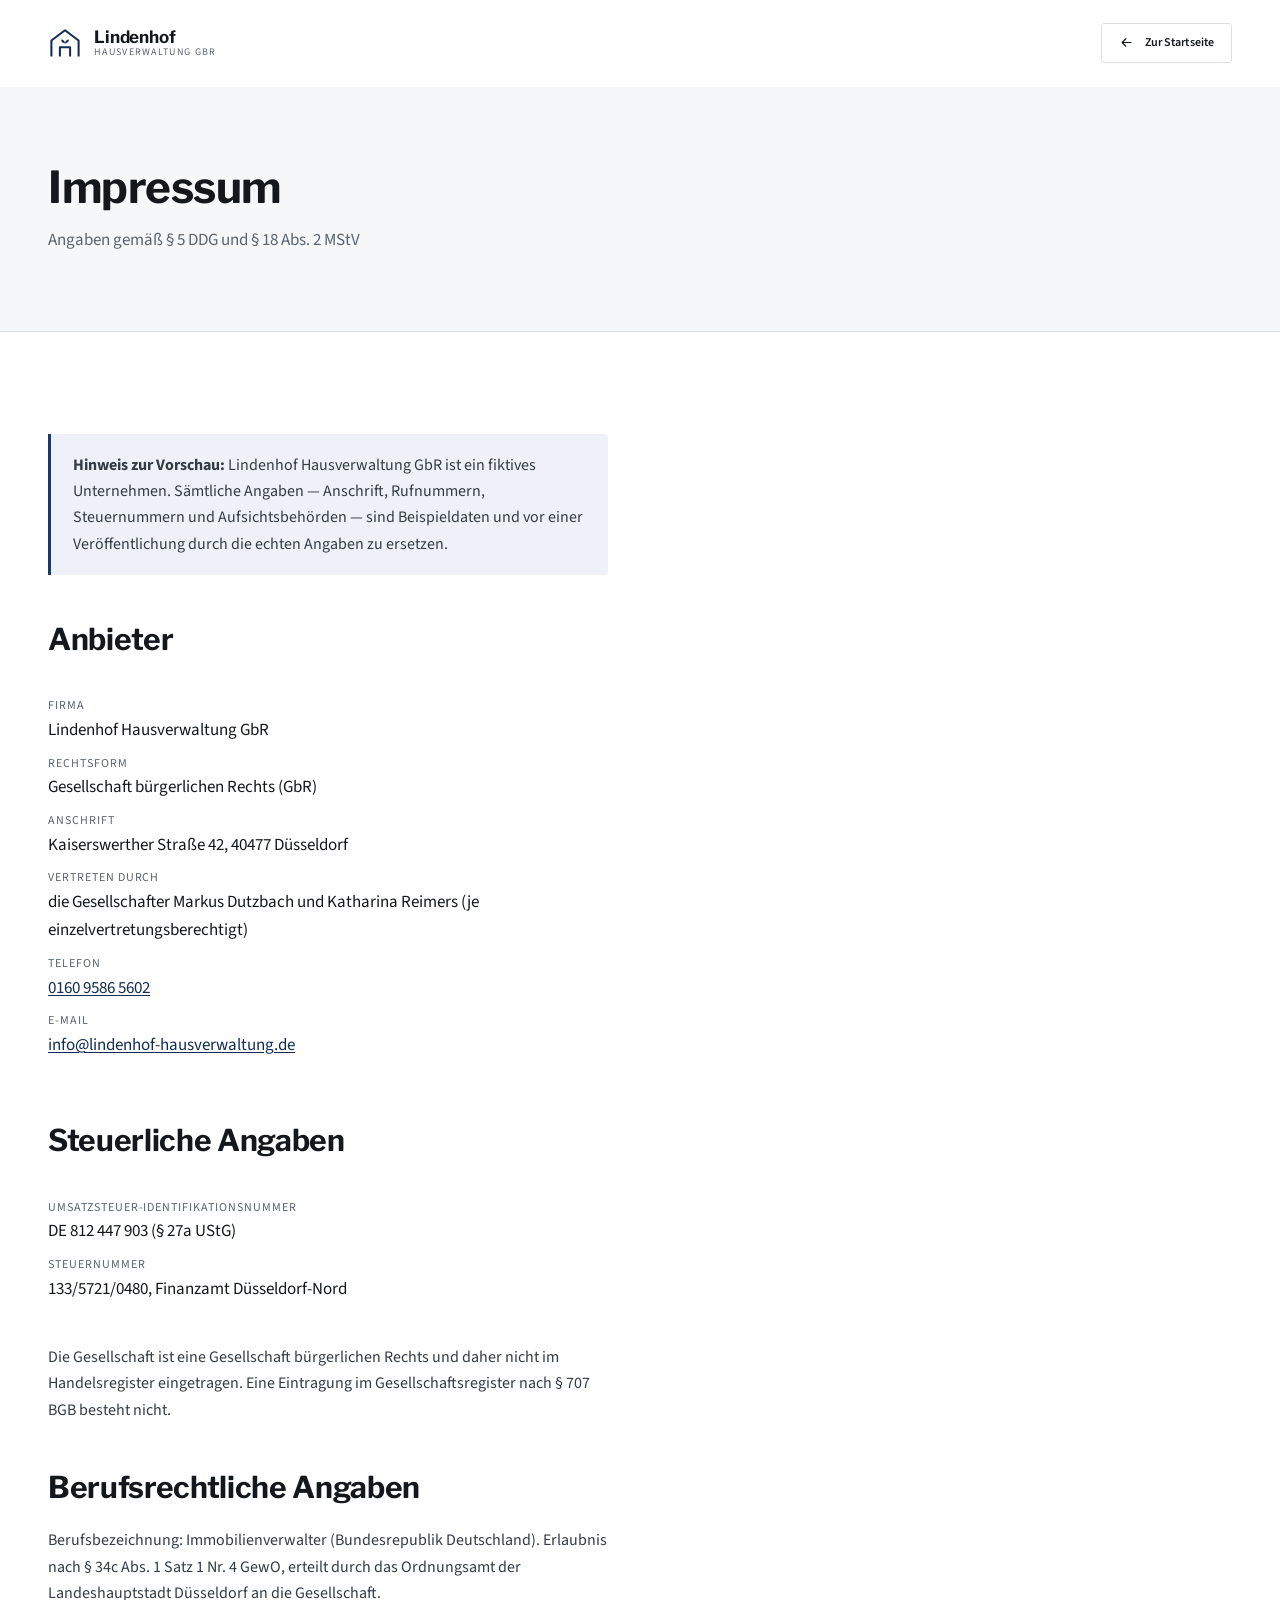
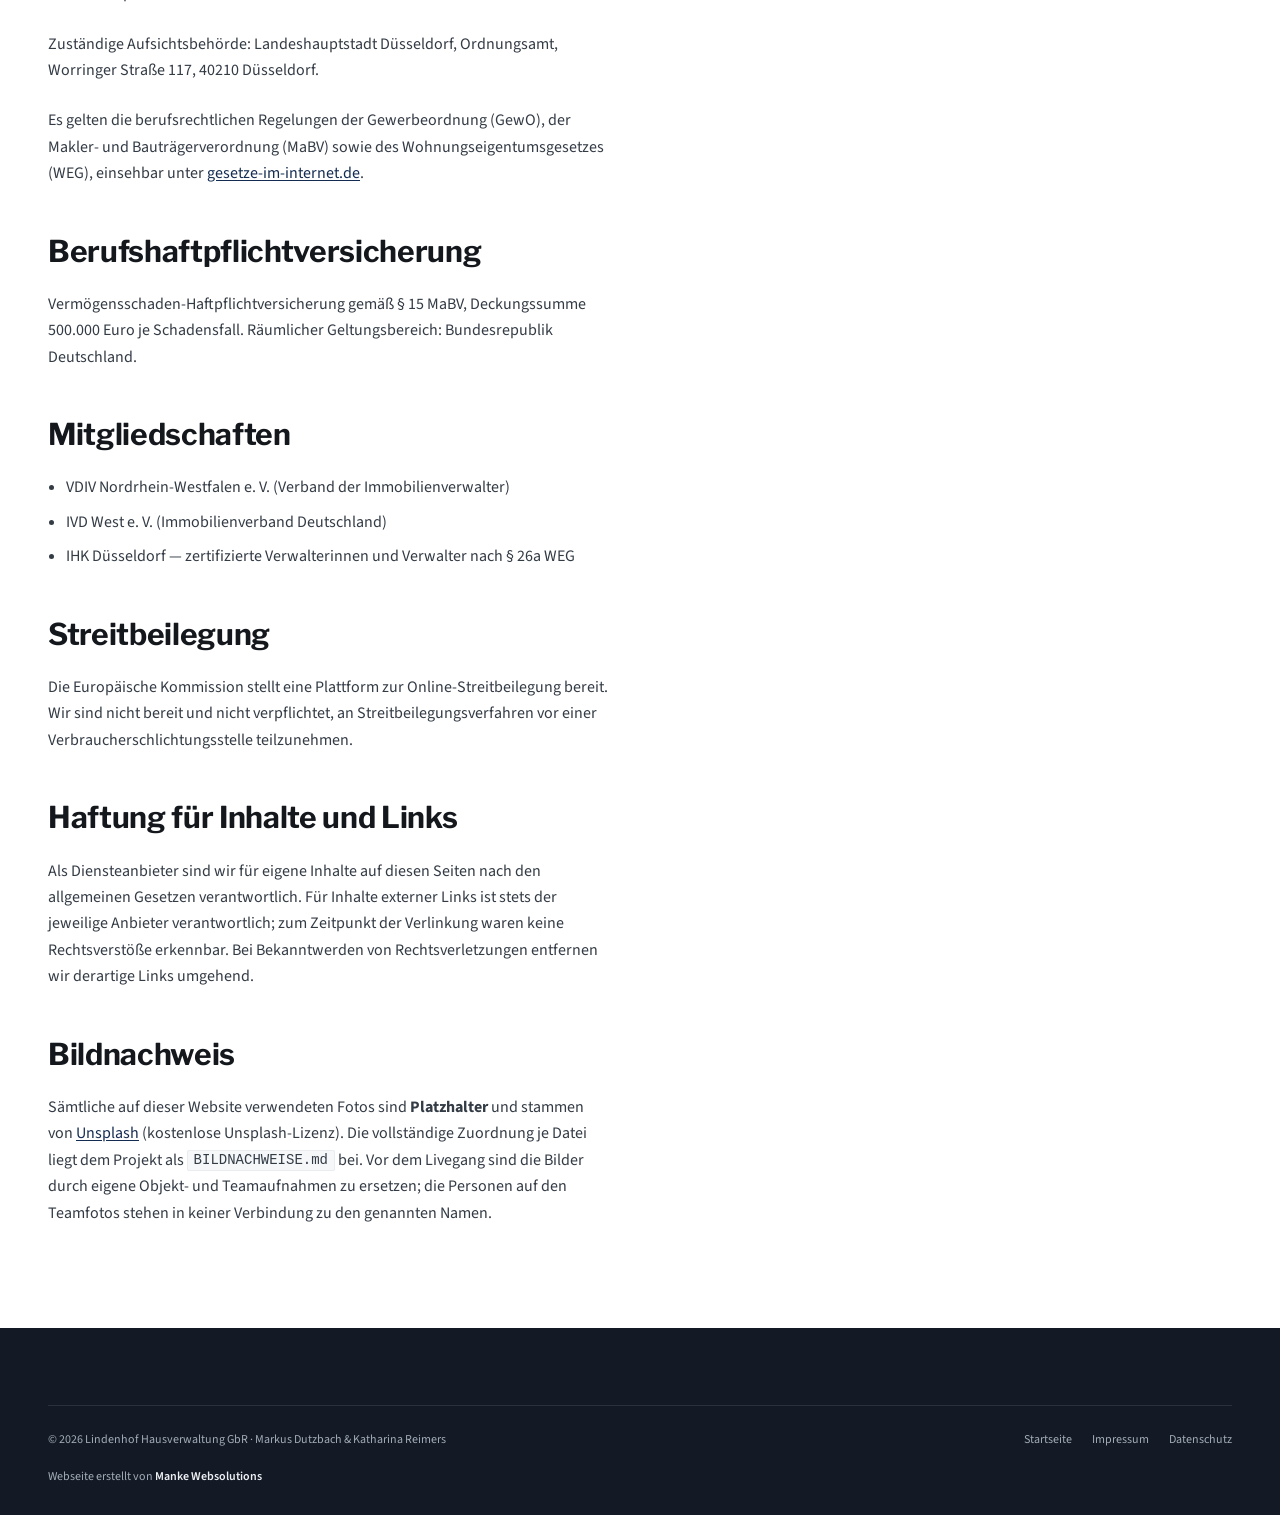
==== commit a867132b: "Bueronummer und separate Notdienstnummer Buero 0160 9586 5602, Notdienst 0163 347 4346 (Portal-Hinwe" ====
--- a/impressum.html
+++ b/impressum.html
@@ -46,7 +46,7 @@
         <div><dt>Rechtsform</dt><dd>Gesellschaft bürgerlichen Rechts (GbR)</dd></div>
         <div><dt>Anschrift</dt><dd>Kaiserswerther Straße 42, 40477 Düsseldorf</dd></div>
         <div><dt>Vertreten durch</dt><dd>die Gesellschafter Markus Dutzbach und Katharina Reimers (je einzelvertretungsberechtigt)</dd></div>
-        <div><dt>Telefon</dt><dd><a href="tel:+491633474346">0163 347 4346</a></dd></div>
+        <div><dt>Telefon</dt><dd><a href="tel:+4916095865602">0160 9586 5602</a></dd></div>
         <div><dt>E-Mail</dt><dd><a href="mailto:info@lindenhof-hausverwaltung.de">info@lindenhof-hausverwaltung.de</a></dd></div>
       </dl>
 
